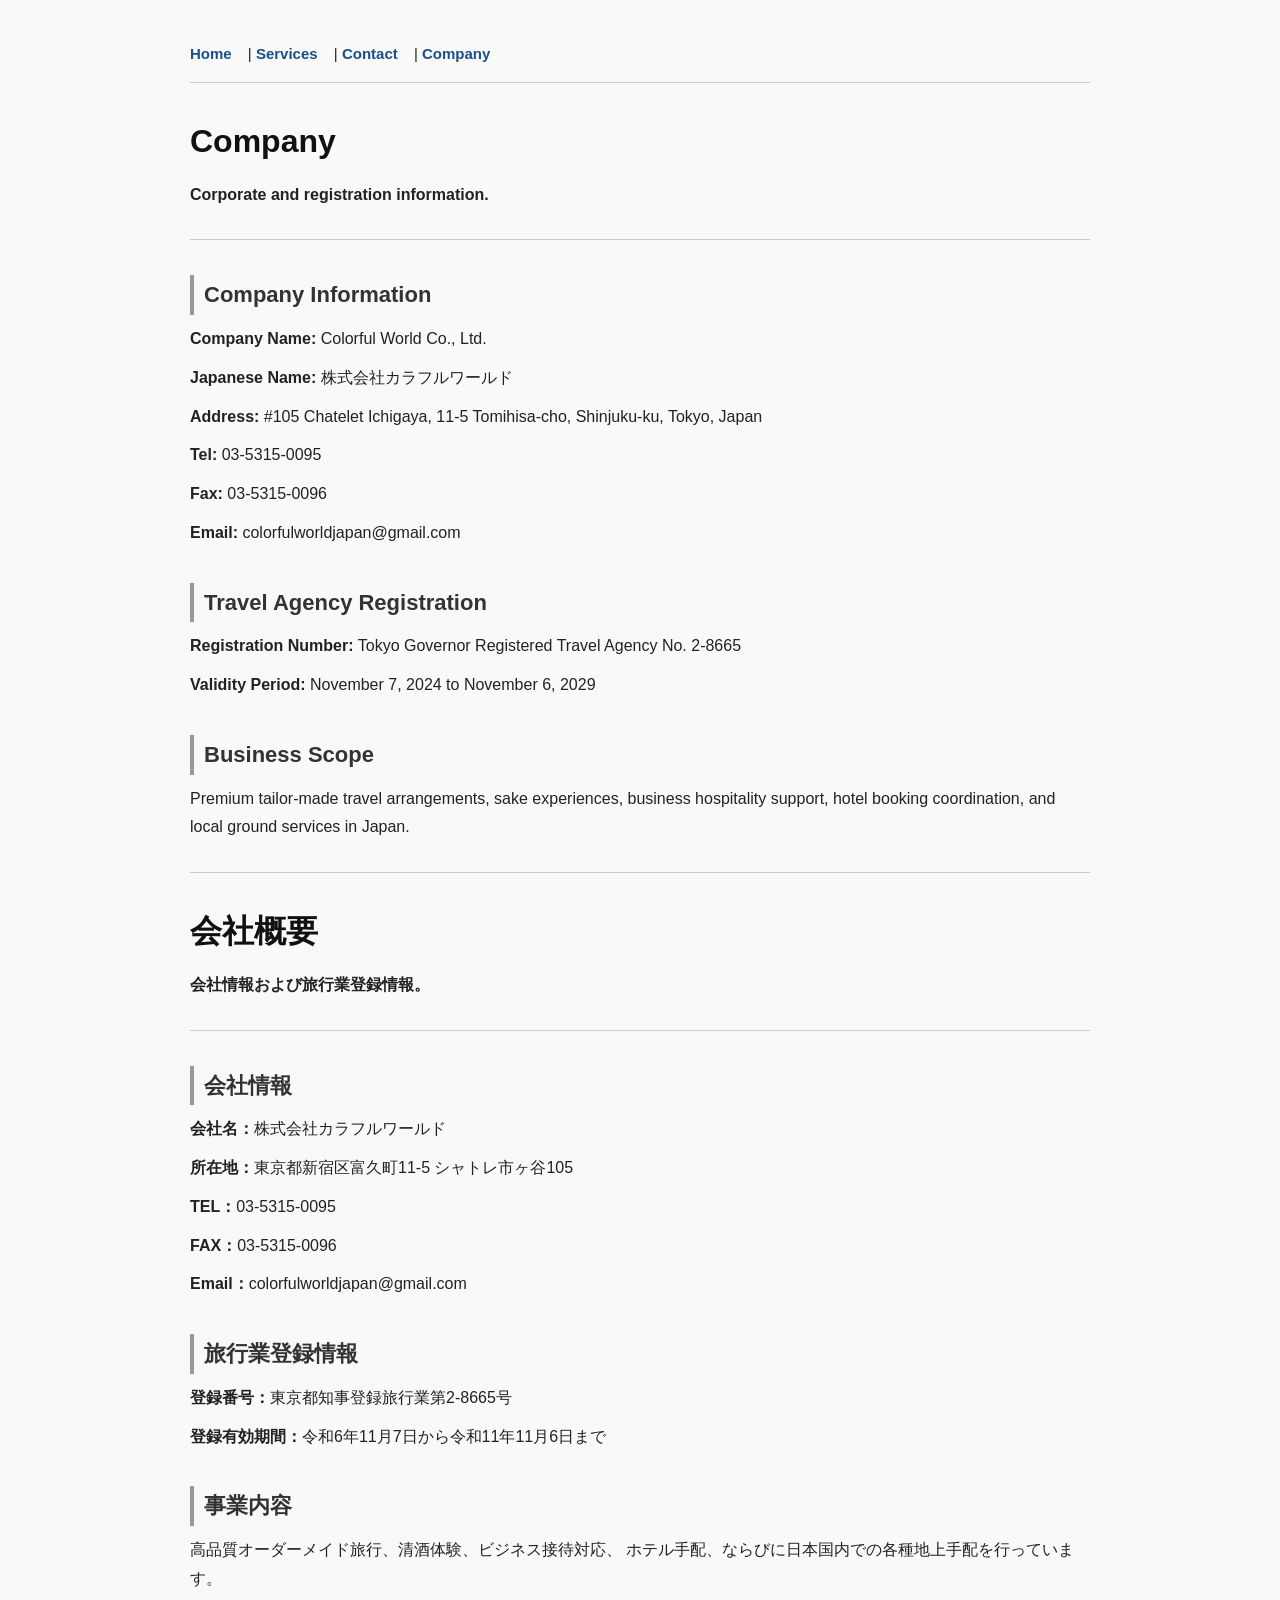
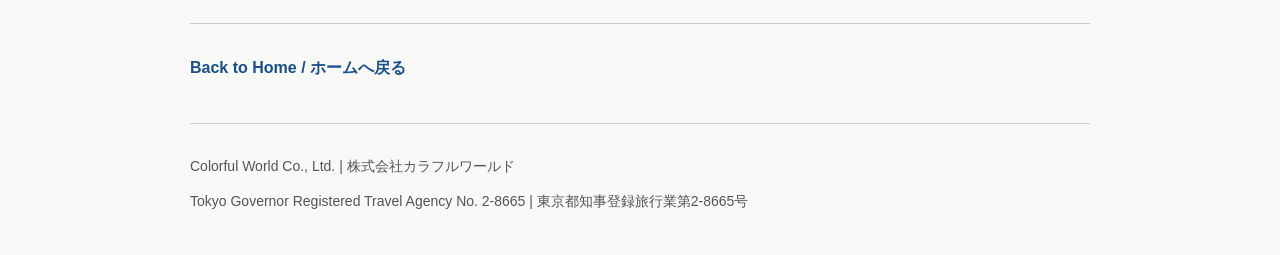
==== company.html @ c91fa203 "Create company.html" ====
<!DOCTYPE html>
<html lang="en">
<head>
  <meta charset="UTF-8">
  <meta name="viewport" content="width=device-width, initial-scale=1.0">
  <title>Company | Colorful World Japan</title>
  <link rel="stylesheet" href="style.css">
</head>
<body>
  <div class="nav">
    <a href="index.html">Home</a> |
    <a href="services.html">Services</a> |
    <a href="contact.html">Contact</a> |
    <a href="company.html">Company</a>
  </div>

  <h1>Company</h1>
  <p><strong>Corporate and registration information.</strong></p>

  <hr>

  <h2>Company Information</h2>
  <p><strong>Company Name:</strong> Colorful World Co., Ltd.</p>
  <p><strong>Japanese Name:</strong> 株式会社カラフルワールド</p>
  <p><strong>Address:</strong> #105 Chatelet Ichigaya, 11-5 Tomihisa-cho, Shinjuku-ku, Tokyo, Japan</p>
  <p><strong>Tel:</strong> 03-5315-0095</p>
  <p><strong>Fax:</strong> 03-5315-0096</p>
  <p><strong>Email:</strong> colorfulworldjapan@gmail.com</p>

  <h2>Travel Agency Registration</h2>
  <p><strong>Registration Number:</strong> Tokyo Governor Registered Travel Agency No. 2-8665</p>
  <p><strong>Validity Period:</strong> November 7, 2024 to November 6, 2029</p>

  <h2>Business Scope</h2>
  <p>
    Premium tailor-made travel arrangements, sake experiences,
    business hospitality support, hotel booking coordination,
    and local ground services in Japan.
  </p>

  <hr>

  <h1>会社概要</h1>
  <p><strong>会社情報および旅行業登録情報。</strong></p>

  <hr>

  <h2>会社情報</h2>
  <p><strong>会社名：</strong>株式会社カラフルワールド</p>
  <p><strong>所在地：</strong>東京都新宿区富久町11-5 シャトレ市ヶ谷105</p>
  <p><strong>TEL：</strong>03-5315-0095</p>
  <p><strong>FAX：</strong>03-5315-0096</p>
  <p><strong>Email：</strong>colorfulworldjapan@gmail.com</p>

  <h2>旅行業登録情報</h2>
  <p><strong>登録番号：</strong>東京都知事登録旅行業第2-8665号</p>
  <p><strong>登録有効期間：</strong>令和6年11月7日から令和11年11月6日まで</p>

  <h2>事業内容</h2>
  <p>
    高品質オーダーメイド旅行、清酒体験、ビジネス接待対応、
    ホテル手配、ならびに日本国内での各種地上手配を行っています。
  </p>

  <hr>

  <p><a href="index.html">Back to Home / ホームへ戻る</a></p>

  <div class="footer">
    <p>Colorful World Co., Ltd. | 株式会社カラフルワールド</p>
    <p>Tokyo Governor Registered Travel Agency No. 2-8665 | 東京都知事登録旅行業第2-8665号</p>
  </div>
</body>
</html>
---- style.css ----
body {
  font-family: Arial, "Hiragino Kaku Gothic ProN", "Yu Gothic", sans-serif;
  max-width: 900px;
  margin: 40px auto;
  padding: 0 20px;
  line-height: 1.8;
  color: #222;
  background-color: #f9f9f7;
}

h1 {
  font-size: 32px;
  margin-bottom: 10px;
  color: #111;
}

h2 {
  font-size: 22px;
  margin-top: 35px;
  margin-bottom: 10px;
  color: #333;
  border-left: 4px solid #999;
  padding-left: 10px;
}

p {
  margin: 10px 0;
}

ul {
  padding-left: 20px;
}

li {
  margin: 8px 0;
}

hr {
  border: none;
  border-top: 1px solid #ccc;
  margin: 30px 0;
}

a {
  color: #1a4f8b;
  text-decoration: none;
  font-weight: bold;
}

a:hover {
  text-decoration: underline;
}

.footer {
  margin-top: 40px;
  padding-top: 20px;
  border-top: 1px solid #ccc;
  font-size: 14px;
  color: #555;
}

.highlight {
  font-weight: bold;
  color: #111;
}
.nav {
  margin-bottom: 30px;
  padding-bottom: 15px;
  border-bottom: 1px solid #ccc;
  font-size: 15px;
}

.nav a {
  margin-right: 12px;
}
.hero {
  padding: 28px 32px;
  background: #ffffff;
  border: 1px solid #ddd;
  border-radius: 12px;
  margin-bottom: 30px;
}

.hero h1 {
  margin-top: 0;
  margin-bottom: 10px;
}

.hero p {
  margin: 8px 0;
}

.hero-subtitle {
  font-size: 18px;
  color: #444;
}

.button-link {
  display: inline-block;
  margin-top: 14px;
  margin-right: 12px;
  padding: 10px 16px;
  border: 1px solid #1a4f8b;
  border-radius: 8px;
  color: #1a4f8b;
  text-decoration: none;
  font-weight: bold;
  background: #fff;
}

.button-link:hover {
  background: #f0f6ff;
}
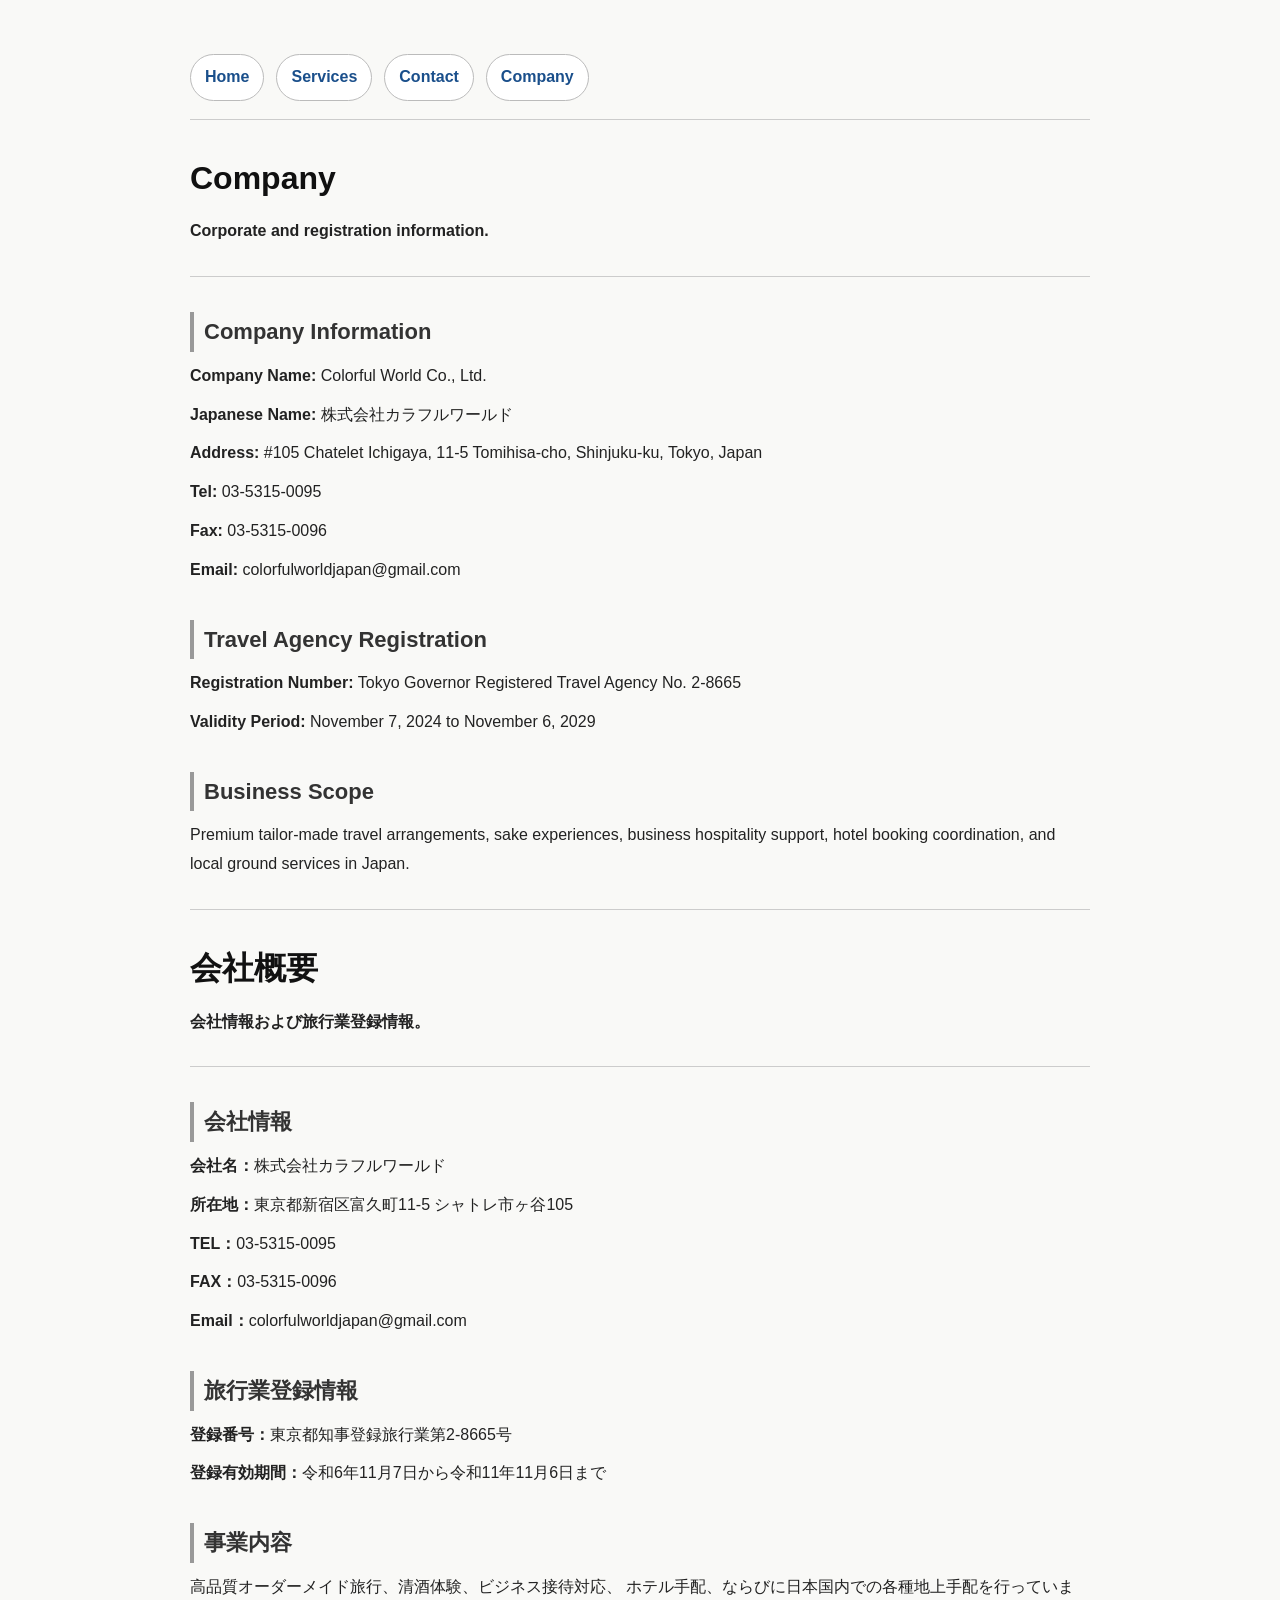
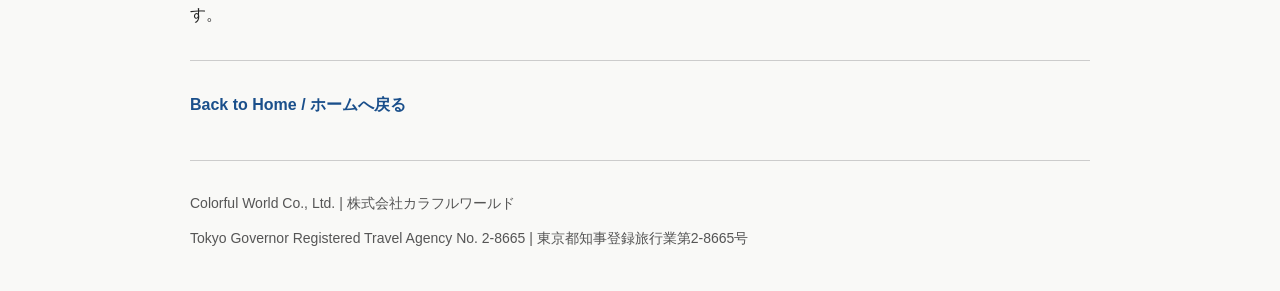
==== commit d445f5d1: "Update company.html" ====
--- a/company.html
+++ b/company.html
@@ -8,9 +8,9 @@
 </head>
 <body>
   <div class="nav">
-    <a href="index.html">Home</a> |
-    <a href="services.html">Services</a> |
-    <a href="contact.html">Contact</a> |
+    <a href="index.html">Home</a> 
+    <a href="services.html">Services</a> 
+    <a href="contact.html">Contact</a> 
     <a href="company.html">Company</a>
   </div>
 
--- a/style.css
+++ b/style.css
@@ -64,14 +64,29 @@
   color: #111;
 }
 .nav {
+  display: flex;
+  gap: 12px;
+  flex-wrap: wrap;
   margin-bottom: 30px;
-  padding-bottom: 15px;
+  padding: 14px 0 18px 0;
   border-bottom: 1px solid #ccc;
-  font-size: 15px;
 }
 
 .nav a {
-  margin-right: 12px;
+  display: inline-block;
+  padding: 8px 14px;
+  border: 1px solid #bbb;
+  border-radius: 999px;
+  background: #fff;
+  color: #1a4f8b;
+  text-decoration: none;
+  font-weight: bold;
+  transition: all 0.2s ease;
+}
+
+.nav a:hover {
+  background: #f0f6ff;
+  border-color: #1a4f8b;
 }
 .hero {
   padding: 28px 32px;
@@ -111,3 +126,7 @@
 .button-link:hover {
   background: #f0f6ff;
 }
+a[target="_blank"]::after {
+  content: " ↗";
+  font-size: 0.9em;
+}
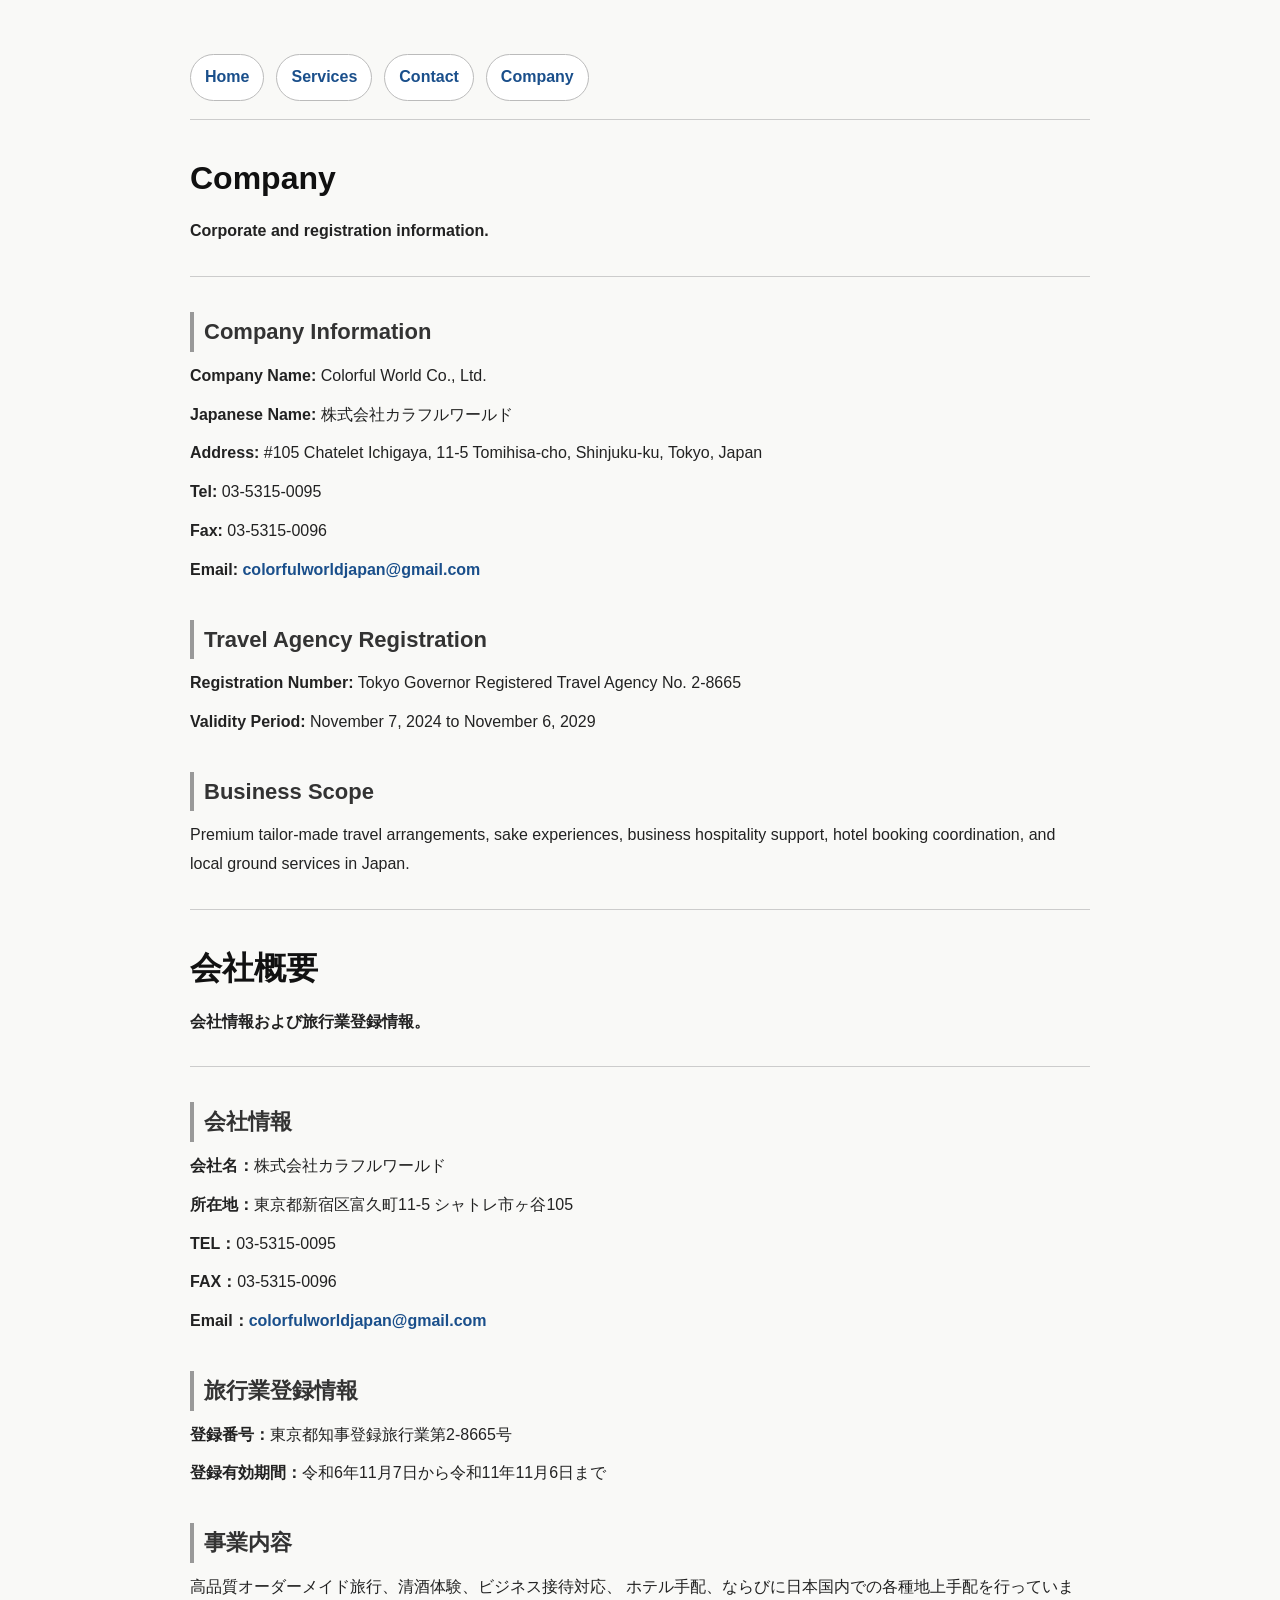
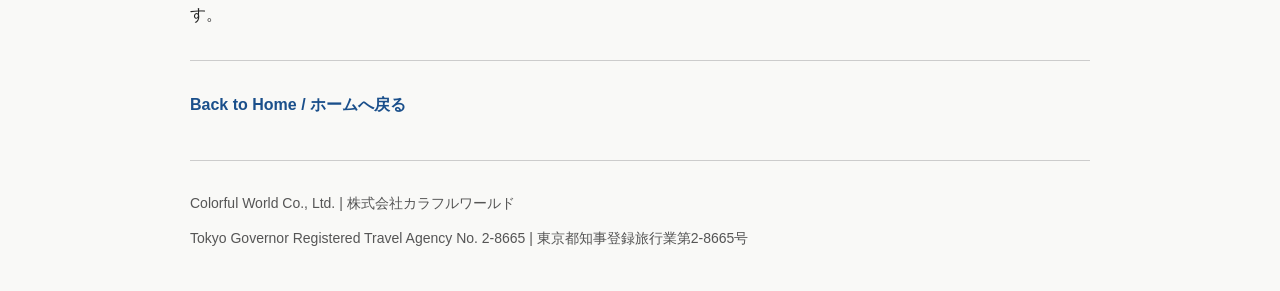
==== commit 3c20265b: "Update company.html" ====
--- a/company.html
+++ b/company.html
@@ -25,7 +25,7 @@
   <p><strong>Address:</strong> #105 Chatelet Ichigaya, 11-5 Tomihisa-cho, Shinjuku-ku, Tokyo, Japan</p>
   <p><strong>Tel:</strong> 03-5315-0095</p>
   <p><strong>Fax:</strong> 03-5315-0096</p>
-  <p><strong>Email:</strong> colorfulworldjapan@gmail.com</p>
+  <p><strong>Email:</strong> <a href="mailto:colorfulworldjapan@gmail.com">colorfulworldjapan@gmail.com</a></p>
 
   <h2>Travel Agency Registration</h2>
   <p><strong>Registration Number:</strong> Tokyo Governor Registered Travel Agency No. 2-8665</p>
@@ -50,7 +50,7 @@
   <p><strong>所在地：</strong>東京都新宿区富久町11-5 シャトレ市ヶ谷105</p>
   <p><strong>TEL：</strong>03-5315-0095</p>
   <p><strong>FAX：</strong>03-5315-0096</p>
-  <p><strong>Email：</strong>colorfulworldjapan@gmail.com</p>
+  <p><strong>Email：</strong><a href="mailto:colorfulworldjapan@gmail.com">colorfulworldjapan@gmail.com</a></p>
 
   <h2>旅行業登録情報</h2>
   <p><strong>登録番号：</strong>東京都知事登録旅行業第2-8665号</p>
--- a/style.css
+++ b/style.css
@@ -89,11 +89,12 @@
   border-color: #1a4f8b;
 }
 .hero {
-  padding: 28px 32px;
+  padding: 32px 36px;
   background: #ffffff;
   border: 1px solid #ddd;
-  border-radius: 12px;
-  margin-bottom: 30px;
+  border-radius: 14px;
+  margin-bottom: 34px;
+  box-shadow: 0 8px 24px rgba(0, 0, 0, 0.04);
 }
 
 .hero h1 {
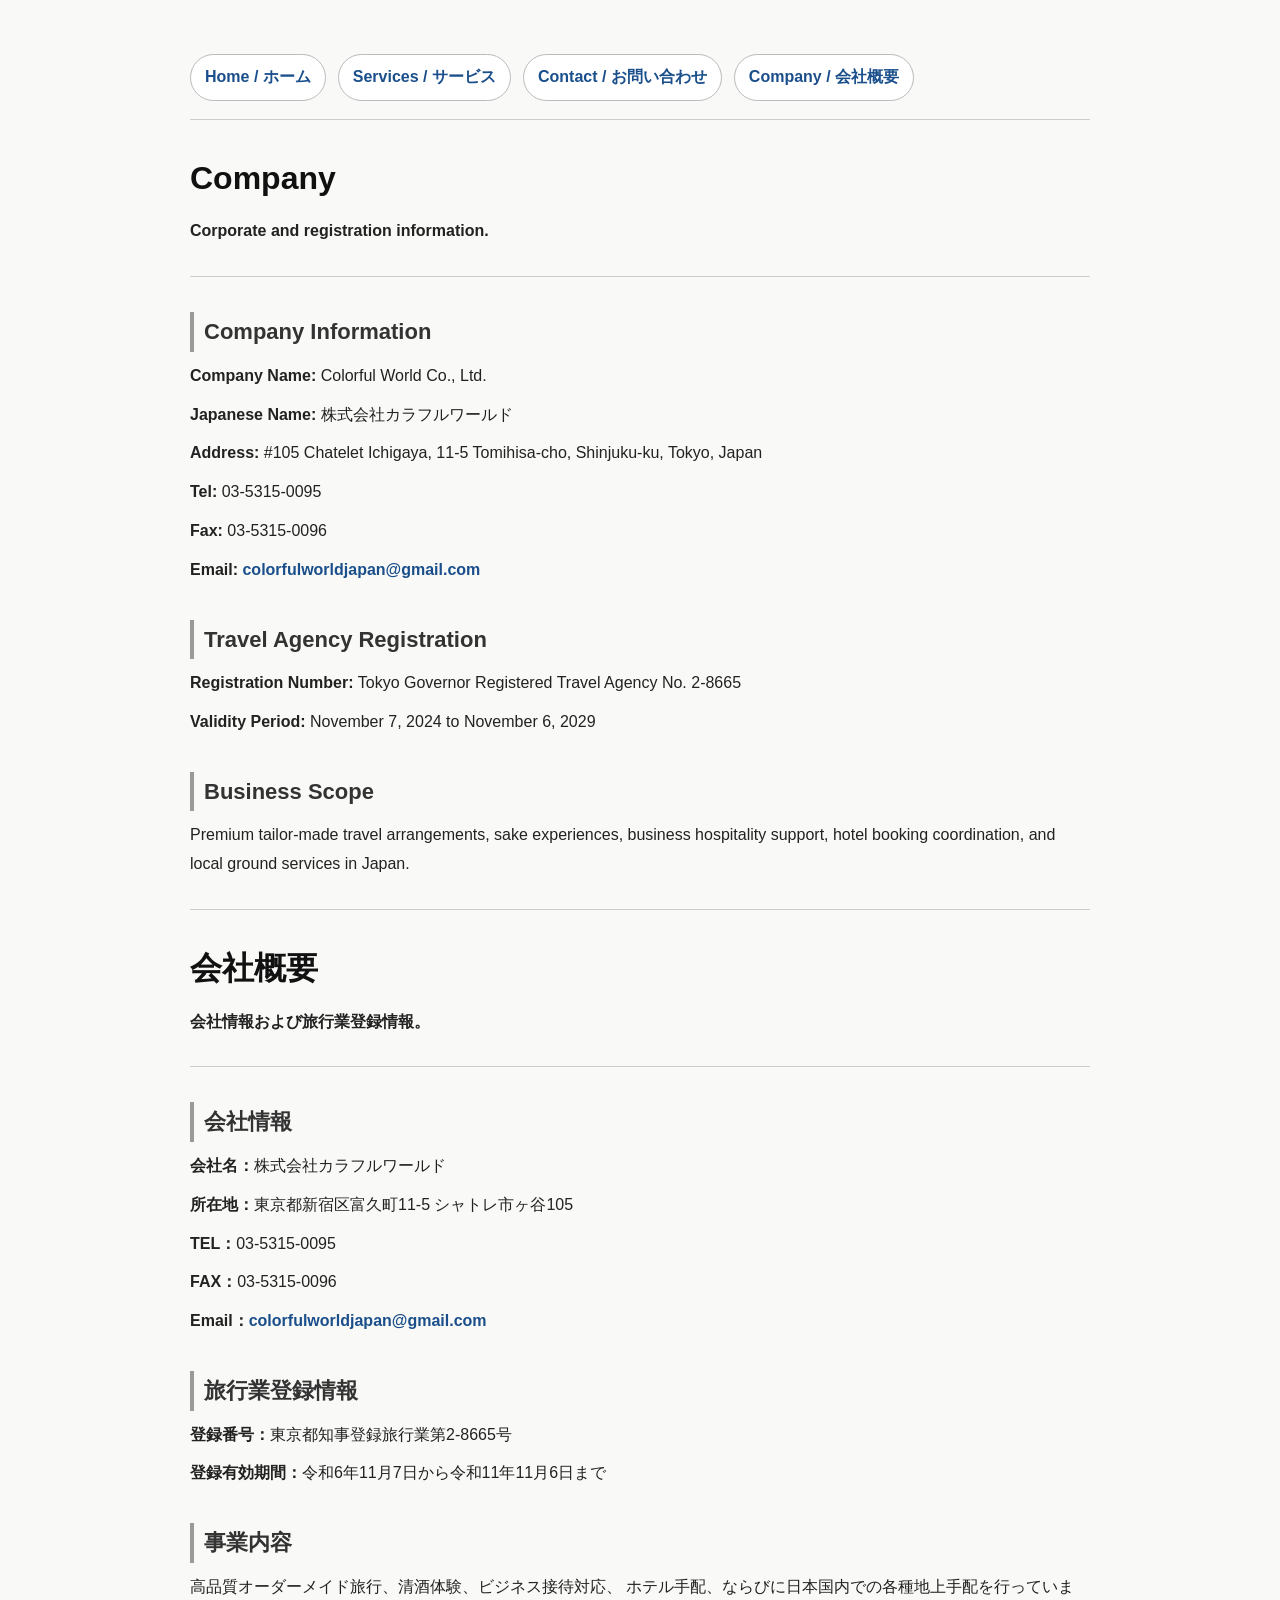
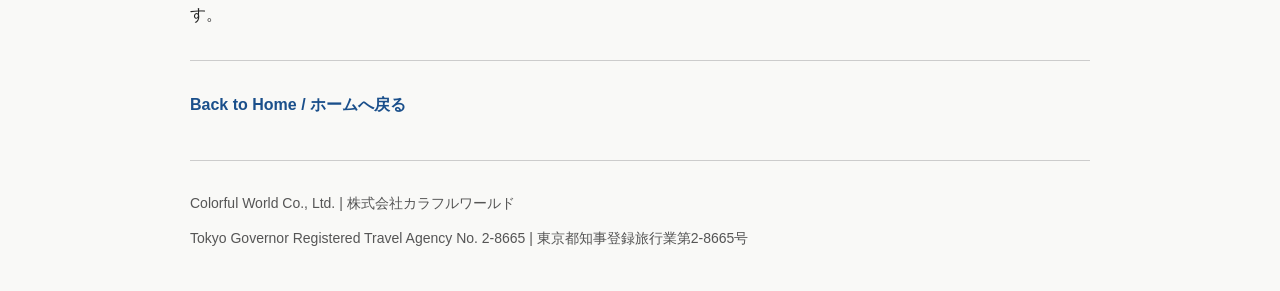
==== commit 66f772fa: "Update company.html" ====
--- a/company.html
+++ b/company.html
@@ -7,13 +7,12 @@
   <link rel="stylesheet" href="style.css">
 </head>
 <body>
-  <div class="nav">
-    <a href="index.html">Home</a> 
-    <a href="services.html">Services</a> 
-    <a href="contact.html">Contact</a> 
-    <a href="company.html">Company</a>
-  </div>
-
+ <div class="nav">
+  <a href="index.html">Home / ホーム</a>
+  <a href="services.html">Services / サービス</a>
+  <a href="contact.html">Contact / お問い合わせ</a>
+  <a href="company.html">Company / 会社概要</a>
+ </div>
   <h1>Company</h1>
   <p><strong>Corporate and registration information.</strong></p>
 
--- a/style.css
+++ b/style.css
@@ -131,3 +131,6 @@
   content: " ↗";
   font-size: 0.9em;
 }
+mailto-link {
+  font-weight: bold;
+}
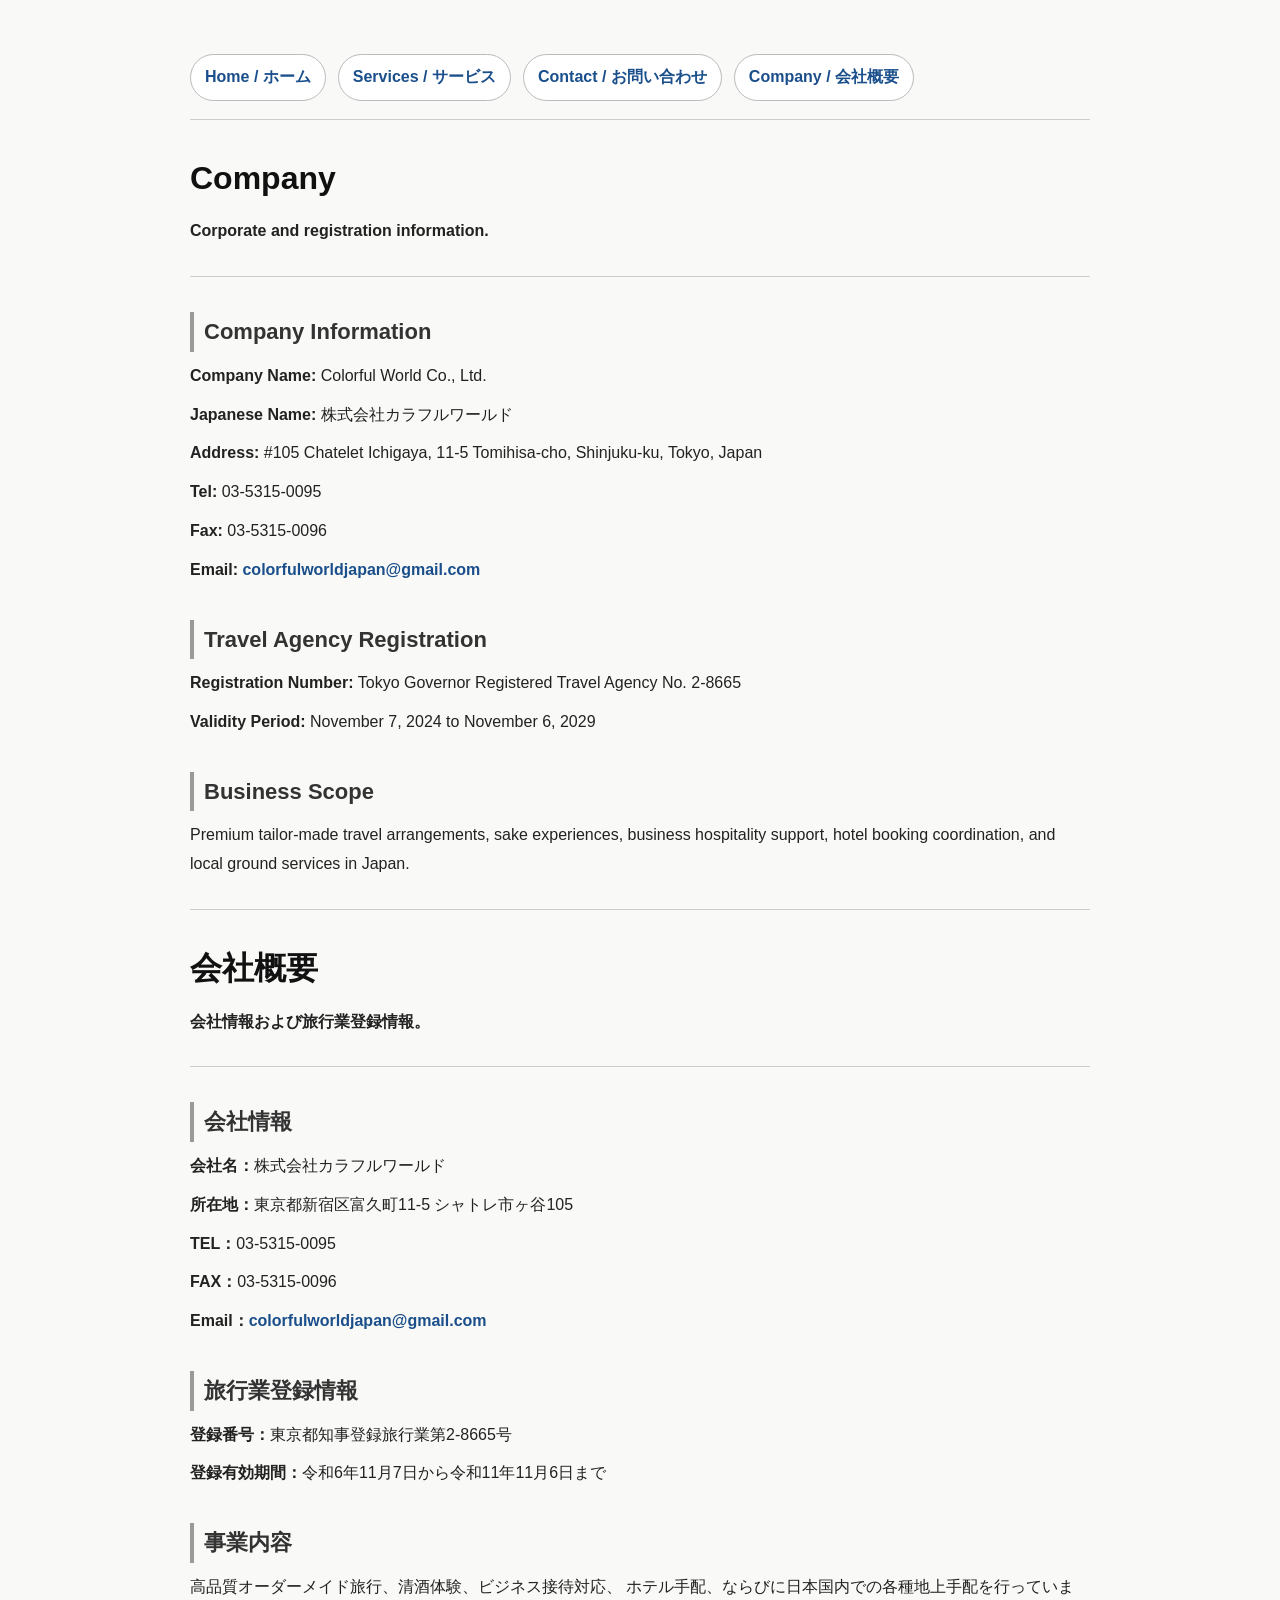
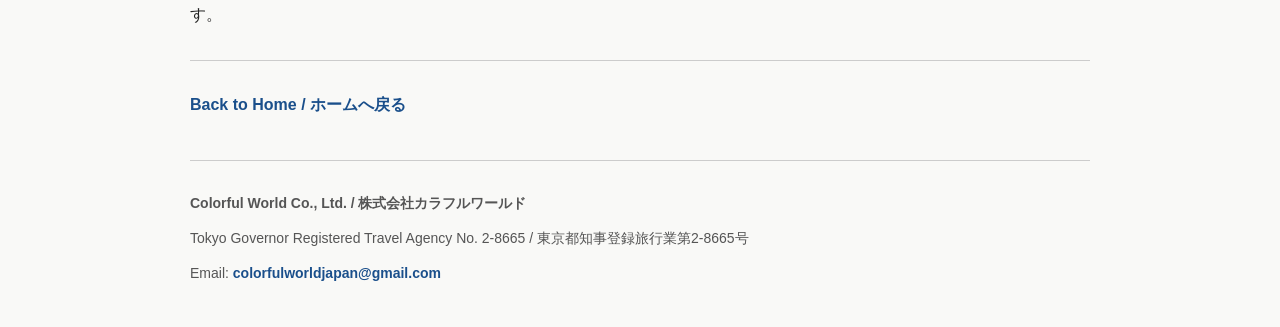
==== commit 34233d37: "Update company.html" ====
--- a/company.html
+++ b/company.html
@@ -65,9 +65,10 @@
 
   <p><a href="index.html">Back to Home / ホームへ戻る</a></p>
 
-  <div class="footer">
-    <p>Colorful World Co., Ltd. | 株式会社カラフルワールド</p>
-    <p>Tokyo Governor Registered Travel Agency No. 2-8665 | 東京都知事登録旅行業第2-8665号</p>
-  </div>
+ <div class="footer">
+  <p><strong>Colorful World Co., Ltd. / 株式会社カラフルワールド</strong></p>
+  <p>Tokyo Governor Registered Travel Agency No. 2-8665 / 東京都知事登録旅行業第2-8665号</p>
+  <p>Email: <a href="mailto:colorfulworldjapan@gmail.com">colorfulworldjapan@gmail.com</a></p>
+</div>
 </body>
 </html>
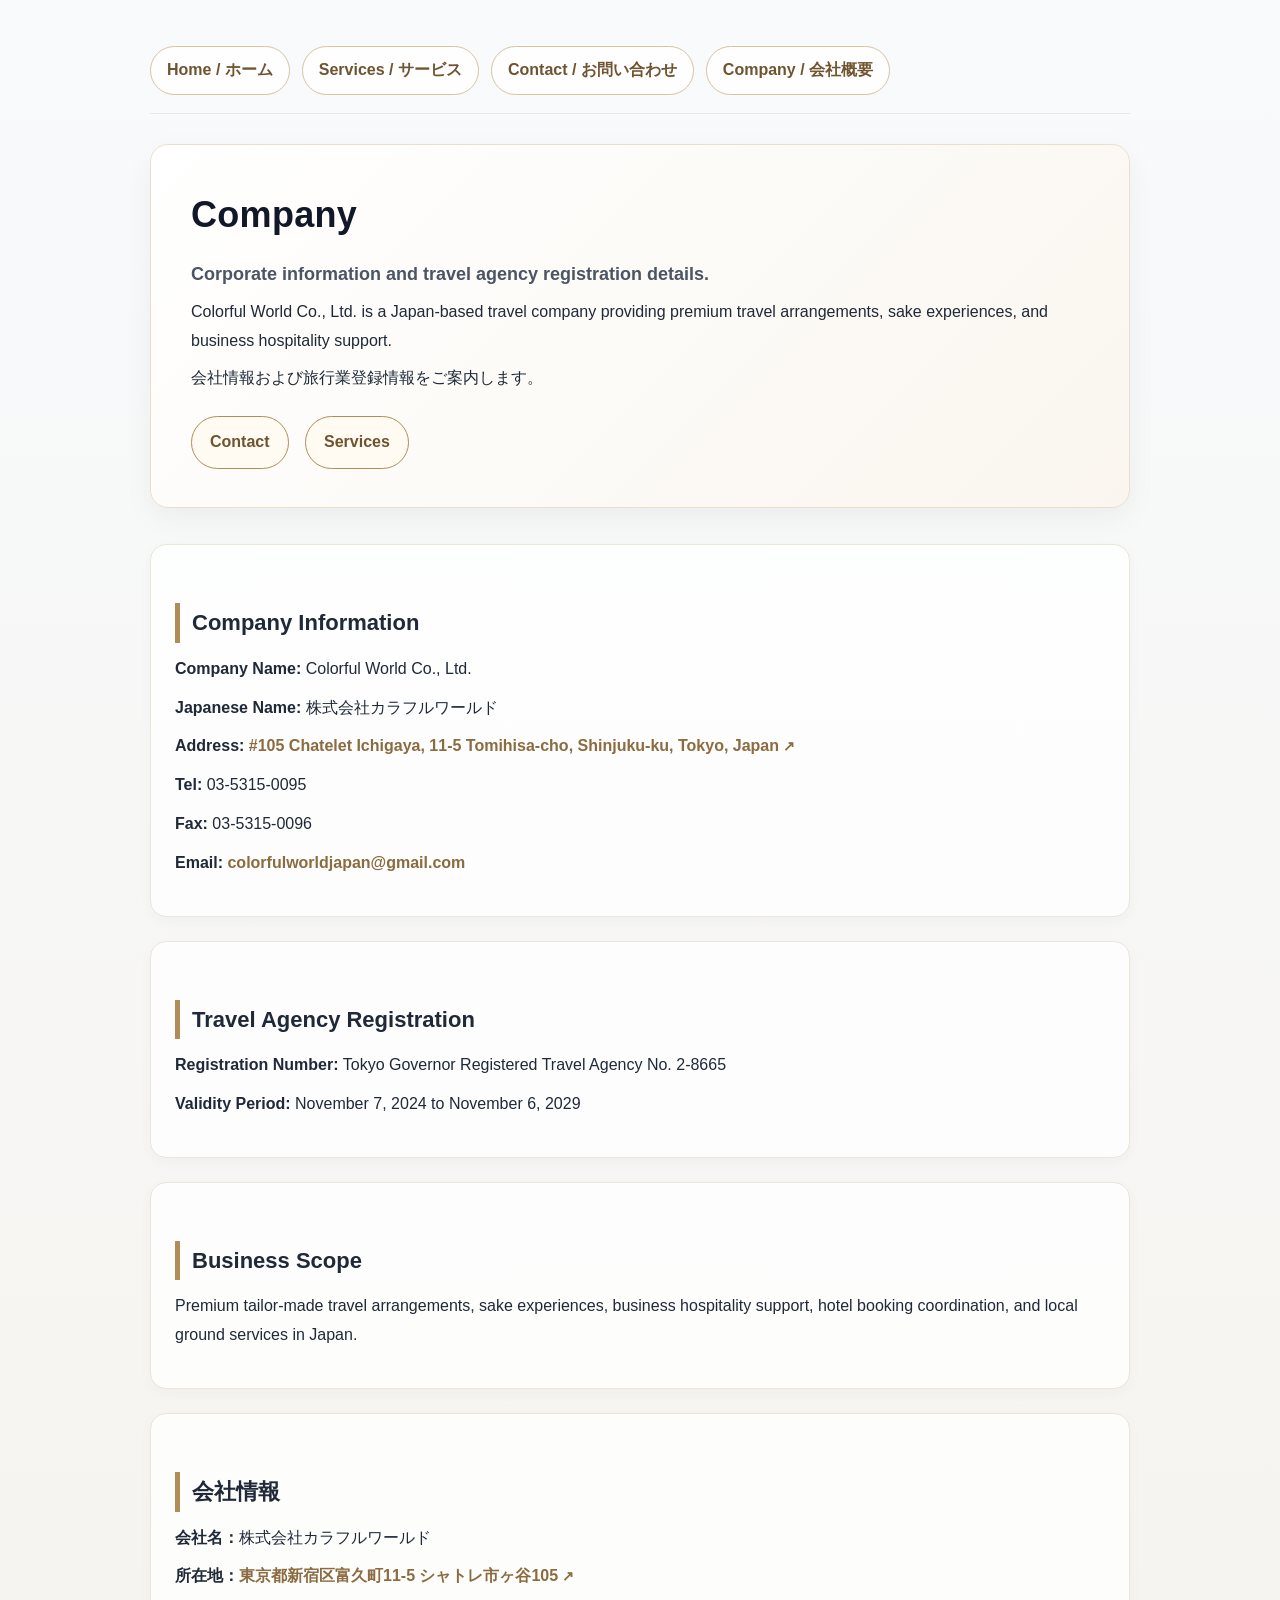
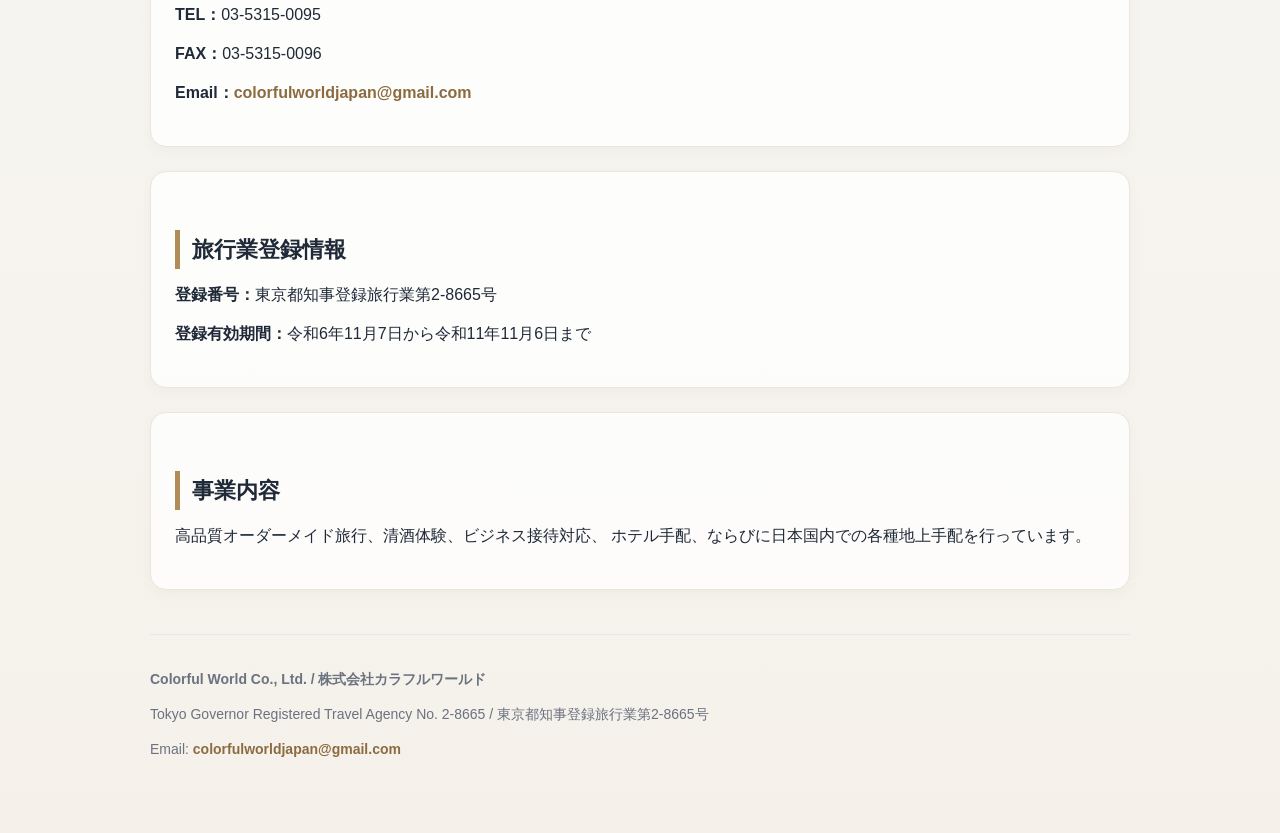
==== commit 09771cab: "Update company.html" ====
--- a/company.html
+++ b/company.html
@@ -7,68 +7,80 @@
   <link rel="stylesheet" href="style.css">
 </head>
 <body>
- <div class="nav">
-  <a href="index.html">Home / ホーム</a>
-  <a href="services.html">Services / サービス</a>
-  <a href="contact.html">Contact / お問い合わせ</a>
-  <a href="company.html">Company / 会社概要</a>
- </div>
-  <h1>Company</h1>
-  <p><strong>Corporate and registration information.</strong></p>
+  <div class="nav">
+    <a href="index.html">Home / ホーム</a>
+    <a href="services.html">Services / サービス</a>
+    <a href="contact.html">Contact / お問い合わせ</a>
+    <a href="company.html">Company / 会社概要</a>
+  </div>
 
-  <hr>
+  <div class="hero">
+    <h1>Company</h1>
+    <p class="hero-subtitle"><strong>Corporate information and travel agency registration details.</strong></p>
+    <p>
+      Colorful World Co., Ltd. is a Japan-based travel company providing
+      premium travel arrangements, sake experiences, and business hospitality support.
+    </p>
+    <p>
+      会社情報および旅行業登録情報をご案内します。
+    </p>
 
-  <h2>Company Information</h2>
-  <p><strong>Company Name:</strong> Colorful World Co., Ltd.</p>
-  <p><strong>Japanese Name:</strong> 株式会社カラフルワールド</p>
-  <p><strong>Address:</strong> #105 Chatelet Ichigaya, 11-5 Tomihisa-cho, Shinjuku-ku, Tokyo, Japan</p>
-  <p><strong>Tel:</strong> 03-5315-0095</p>
-  <p><strong>Fax:</strong> 03-5315-0096</p>
-  <p><strong>Email:</strong> <a href="mailto:colorfulworldjapan@gmail.com">colorfulworldjapan@gmail.com</a></p>
+    <a class="button-link" href="contact.html">Contact</a>
+    <a class="button-link" href="services.html">Services</a>
+  </div>
 
-  <h2>Travel Agency Registration</h2>
-  <p><strong>Registration Number:</strong> Tokyo Governor Registered Travel Agency No. 2-8665</p>
-  <p><strong>Validity Period:</strong> November 7, 2024 to November 6, 2029</p>
+  <div class="section-card">
+    <h2>Company Information</h2>
+    <p><strong>Company Name:</strong> Colorful World Co., Ltd.</p>
+    <p><strong>Japanese Name:</strong> 株式会社カラフルワールド</p>
+    <p><strong>Address:</strong> <a href="https://www.google.com/maps/search/?api=1&query=%E6%9D%B1%E4%BA%AC%E9%83%BD%E6%96%B0%E5%AE%BF%E5%8C%BA%E5%AF%8C%E4%B9%85%E7%94%BA11-5+%E3%82%B7%E3%83%A3%E3%83%88%E3%83%AC%E5%B8%82%E3%83%B6%E8%B0%B7105" target="_blank">#105 Chatelet Ichigaya, 11-5 Tomihisa-cho, Shinjuku-ku, Tokyo, Japan</a></p>
+    <p><strong>Tel:</strong> 03-5315-0095</p>
+    <p><strong>Fax:</strong> 03-5315-0096</p>
+    <p><strong>Email:</strong> <a href="mailto:colorfulworldjapan@gmail.com">colorfulworldjapan@gmail.com</a></p>
+  </div>
 
-  <h2>Business Scope</h2>
-  <p>
-    Premium tailor-made travel arrangements, sake experiences,
-    business hospitality support, hotel booking coordination,
-    and local ground services in Japan.
-  </p>
+  <div class="section-card">
+    <h2>Travel Agency Registration</h2>
+    <p><strong>Registration Number:</strong> Tokyo Governor Registered Travel Agency No. 2-8665</p>
+    <p><strong>Validity Period:</strong> November 7, 2024 to November 6, 2029</p>
+  </div>
 
-  <hr>
+  <div class="section-card">
+    <h2>Business Scope</h2>
+    <p>
+      Premium tailor-made travel arrangements, sake experiences,
+      business hospitality support, hotel booking coordination,
+      and local ground services in Japan.
+    </p>
+  </div>
 
-  <h1>会社概要</h1>
-  <p><strong>会社情報および旅行業登録情報。</strong></p>
+  <div class="section-card">
+    <h2>会社情報</h2>
+    <p><strong>会社名：</strong>株式会社カラフルワールド</p>
+    <p><strong>所在地：</strong><a href="https://www.google.com/maps/search/?api=1&query=%E6%9D%B1%E4%BA%AC%E9%83%BD%E6%96%B0%E5%AE%BF%E5%8C%BA%E5%AF%8C%E4%B9%85%E7%94%BA11-5+%E3%82%B7%E3%83%A3%E3%83%88%E3%83%AC%E5%B8%82%E3%83%B6%E8%B0%B7105" target="_blank">東京都新宿区富久町11-5 シャトレ市ヶ谷105</a></p>
+    <p><strong>TEL：</strong>03-5315-0095</p>
+    <p><strong>FAX：</strong>03-5315-0096</p>
+    <p><strong>Email：</strong><a href="mailto:colorfulworldjapan@gmail.com">colorfulworldjapan@gmail.com</a></p>
+  </div>
 
-  <hr>
+  <div class="section-card">
+    <h2>旅行業登録情報</h2>
+    <p><strong>登録番号：</strong>東京都知事登録旅行業第2-8665号</p>
+    <p><strong>登録有効期間：</strong>令和6年11月7日から令和11年11月6日まで</p>
+  </div>
 
-  <h2>会社情報</h2>
-  <p><strong>会社名：</strong>株式会社カラフルワールド</p>
-  <p><strong>所在地：</strong>東京都新宿区富久町11-5 シャトレ市ヶ谷105</p>
-  <p><strong>TEL：</strong>03-5315-0095</p>
-  <p><strong>FAX：</strong>03-5315-0096</p>
-  <p><strong>Email：</strong><a href="mailto:colorfulworldjapan@gmail.com">colorfulworldjapan@gmail.com</a></p>
+  <div class="section-card">
+    <h2>事業内容</h2>
+    <p>
+      高品質オーダーメイド旅行、清酒体験、ビジネス接待対応、
+      ホテル手配、ならびに日本国内での各種地上手配を行っています。
+    </p>
+  </div>
 
-  <h2>旅行業登録情報</h2>
-  <p><strong>登録番号：</strong>東京都知事登録旅行業第2-8665号</p>
-  <p><strong>登録有効期間：</strong>令和6年11月7日から令和11年11月6日まで</p>
-
-  <h2>事業内容</h2>
-  <p>
-    高品質オーダーメイド旅行、清酒体験、ビジネス接待対応、
-    ホテル手配、ならびに日本国内での各種地上手配を行っています。
-  </p>
-
-  <hr>
-
-  <p><a href="index.html">Back to Home / ホームへ戻る</a></p>
-
- <div class="footer">
-  <p><strong>Colorful World Co., Ltd. / 株式会社カラフルワールド</strong></p>
-  <p>Tokyo Governor Registered Travel Agency No. 2-8665 / 東京都知事登録旅行業第2-8665号</p>
-  <p>Email: <a href="mailto:colorfulworldjapan@gmail.com">colorfulworldjapan@gmail.com</a></p>
-</div>
+  <div class="footer">
+    <p><strong>Colorful World Co., Ltd. / 株式会社カラフルワールド</strong></p>
+    <p>Tokyo Governor Registered Travel Agency No. 2-8665 / 東京都知事登録旅行業第2-8665号</p>
+    <p>Email: <a href="mailto:colorfulworldjapan@gmail.com">colorfulworldjapan@gmail.com</a></p>
+  </div>
 </body>
 </html>
--- a/style.css
+++ b/style.css
@@ -1,26 +1,27 @@
 body {
   font-family: Arial, "Hiragino Kaku Gothic ProN", "Yu Gothic", sans-serif;
-  max-width: 900px;
-  margin: 40px auto;
-  padding: 0 20px;
+  max-width: 980px;
+  margin: 0 auto;
+  padding: 32px 20px 60px;
   line-height: 1.8;
-  color: #222;
-  background-color: #f9f9f7;
+  color: #1f2937;
+  background: linear-gradient(to bottom, #f8fafc 0%, #f5f1ea 100%);
 }
 
 h1 {
-  font-size: 32px;
+  font-size: 36px;
   margin-bottom: 10px;
-  color: #111;
+  color: #111827;
+  letter-spacing: 0.3px;
 }
 
 h2 {
   font-size: 22px;
-  margin-top: 35px;
-  margin-bottom: 10px;
-  color: #333;
-  border-left: 4px solid #999;
-  padding-left: 10px;
+  margin-top: 34px;
+  margin-bottom: 12px;
+  color: #1f2937;
+  border-left: 5px solid #b08d57;
+  padding-left: 12px;
 }
 
 p {
@@ -28,7 +29,7 @@
 }
 
 ul {
-  padding-left: 20px;
+  padding-left: 22px;
 }
 
 li {
@@ -37,64 +38,54 @@
 
 hr {
   border: none;
-  border-top: 1px solid #ccc;
-  margin: 30px 0;
+  border-top: 1px solid #e5e7eb;
+  margin: 32px 0;
 }
 
 a {
-  color: #1a4f8b;
+  color: #8b6b3f;
   text-decoration: none;
-  font-weight: bold;
+  font-weight: 600;
 }
 
 a:hover {
   text-decoration: underline;
 }
 
-.footer {
-  margin-top: 40px;
-  padding-top: 20px;
-  border-top: 1px solid #ccc;
-  font-size: 14px;
-  color: #555;
-}
-
-.highlight {
-  font-weight: bold;
-  color: #111;
-}
 .nav {
   display: flex;
   gap: 12px;
   flex-wrap: wrap;
   margin-bottom: 30px;
   padding: 14px 0 18px 0;
-  border-bottom: 1px solid #ccc;
+  border-bottom: 1px solid #e5e7eb;
 }
 
 .nav a {
   display: inline-block;
-  padding: 8px 14px;
-  border: 1px solid #bbb;
+  padding: 9px 16px;
+  border: 1px solid #d6c3a2;
   border-radius: 999px;
-  background: #fff;
-  color: #1a4f8b;
+  background: rgba(255, 255, 255, 0.9);
+  color: #6f5430;
   text-decoration: none;
-  font-weight: bold;
+  font-weight: 700;
   transition: all 0.2s ease;
 }
 
 .nav a:hover {
-  background: #f0f6ff;
-  border-color: #1a4f8b;
+  background: #fff8ee;
+  border-color: #b08d57;
+  text-decoration: none;
 }
+
 .hero {
-  padding: 32px 36px;
-  background: #ffffff;
-  border: 1px solid #ddd;
-  border-radius: 14px;
-  margin-bottom: 34px;
-  box-shadow: 0 8px 24px rgba(0, 0, 0, 0.04);
+  padding: 38px 40px;
+  background: linear-gradient(135deg, #ffffff 0%, #faf6ef 100%);
+  border: 1px solid #eadfce;
+  border-radius: 18px;
+  margin-bottom: 36px;
+  box-shadow: 0 10px 30px rgba(0, 0, 0, 0.05);
 }
 
 .hero h1 {
@@ -108,29 +99,51 @@
 
 .hero-subtitle {
   font-size: 18px;
-  color: #444;
+  color: #4b5563;
 }
 
 .button-link {
   display: inline-block;
-  margin-top: 14px;
+  margin-top: 16px;
   margin-right: 12px;
-  padding: 10px 16px;
-  border: 1px solid #1a4f8b;
-  border-radius: 8px;
-  color: #1a4f8b;
+  padding: 11px 18px;
+  border: 1px solid #b08d57;
+  border-radius: 999px;
+  color: #6f5430;
   text-decoration: none;
-  font-weight: bold;
-  background: #fff;
+  font-weight: 700;
+  background: #fffaf2;
+  transition: all 0.2s ease;
 }
 
 .button-link:hover {
-  background: #f0f6ff;
+  background: #f6ead8;
+  text-decoration: none;
 }
+
+.section-card {
+  background: rgba(255, 255, 255, 0.82);
+  border: 1px solid #ebe5da;
+  border-radius: 16px;
+  padding: 24px 24px 28px;
+  margin-bottom: 24px;
+  box-shadow: 0 4px 14px rgba(0, 0, 0, 0.03);
+}
+
+.footer {
+  margin-top: 44px;
+  padding-top: 22px;
+  border-top: 1px solid #e5e7eb;
+  font-size: 14px;
+  color: #6b7280;
+}
+
+.highlight {
+  font-weight: 700;
+  color: #111827;
+}
+
 a[target="_blank"]::after {
   content: " ↗";
   font-size: 0.9em;
 }
-mailto-link {
-  font-weight: bold;
-}
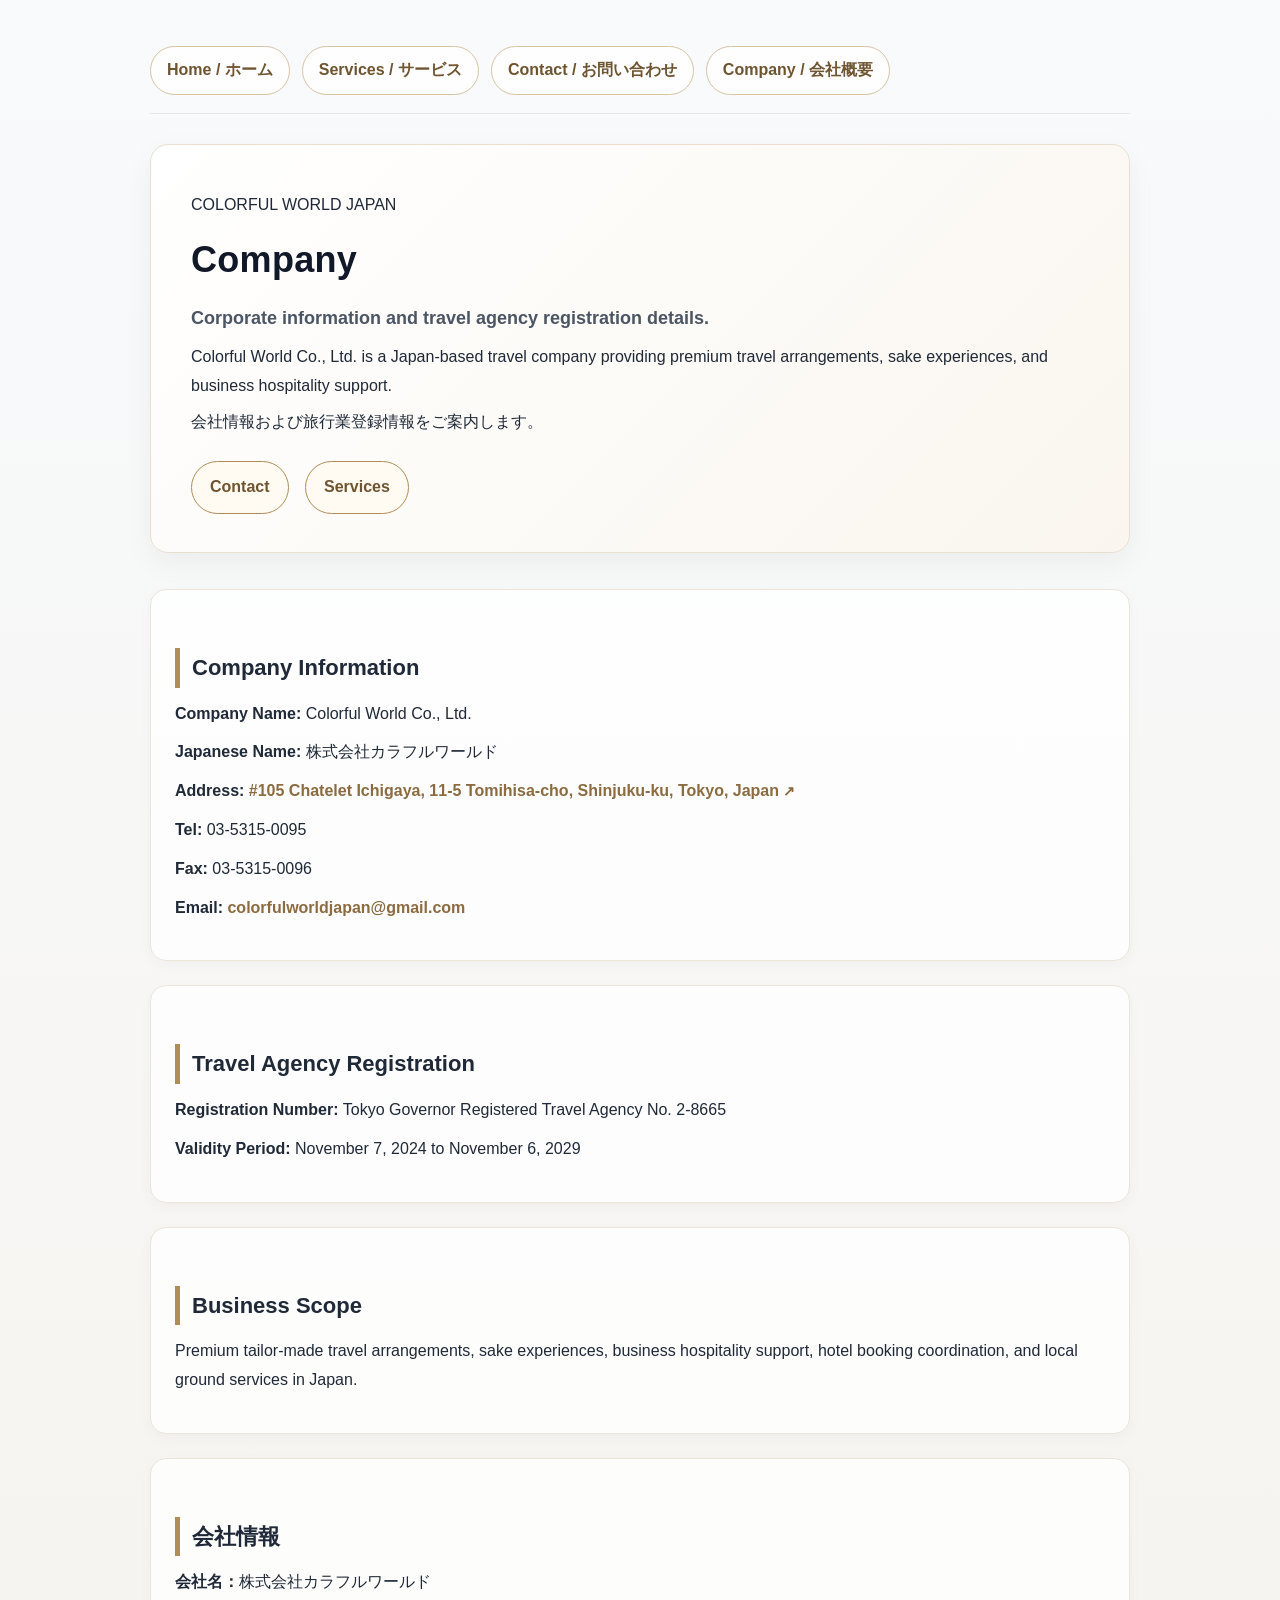
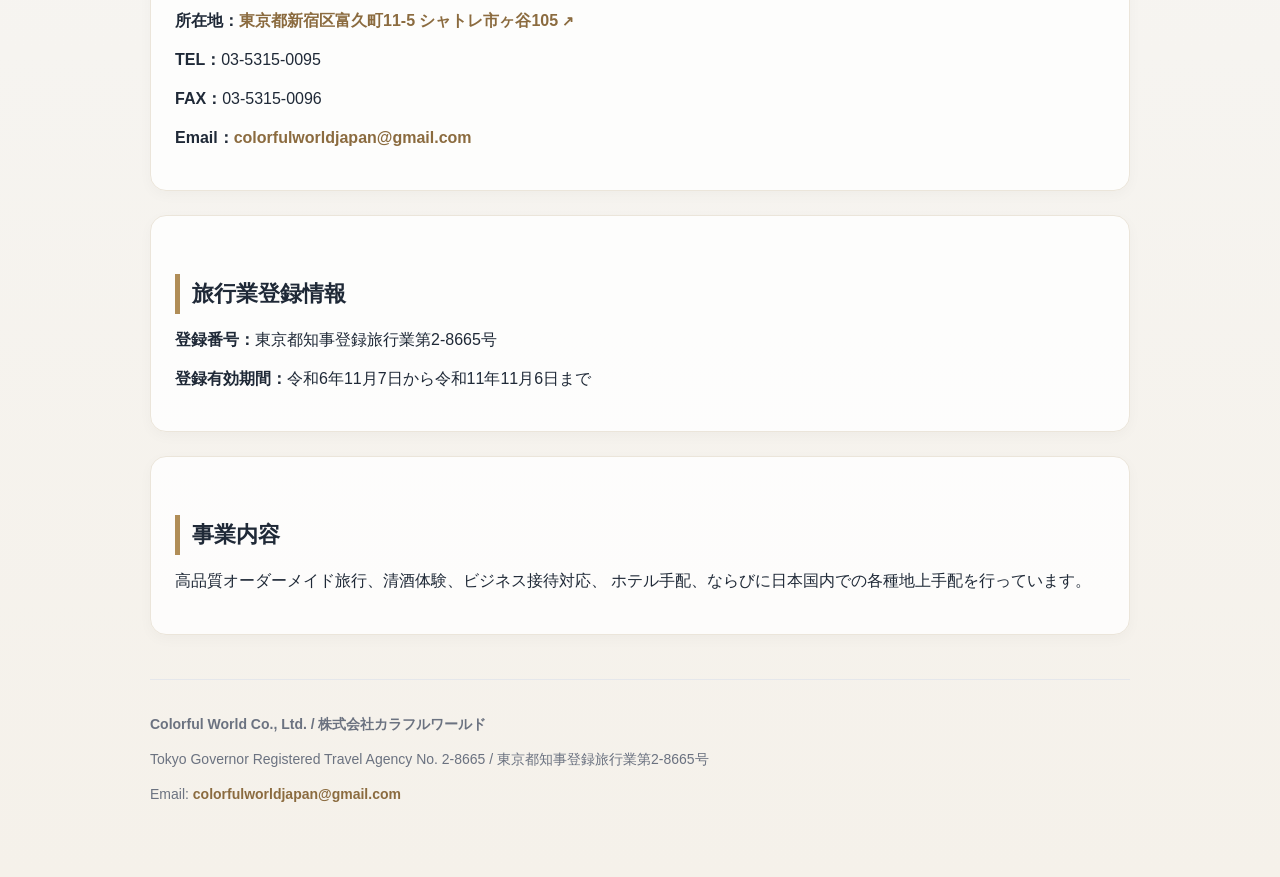
==== commit 444b65be: "Update company.html" ====
--- a/company.html
+++ b/company.html
@@ -15,6 +15,7 @@
   </div>
 
   <div class="hero">
+    <p class="brand-mark">COLORFUL WORLD JAPAN</p>
     <h1>Company</h1>
     <p class="hero-subtitle"><strong>Corporate information and travel agency registration details.</strong></p>
     <p>
